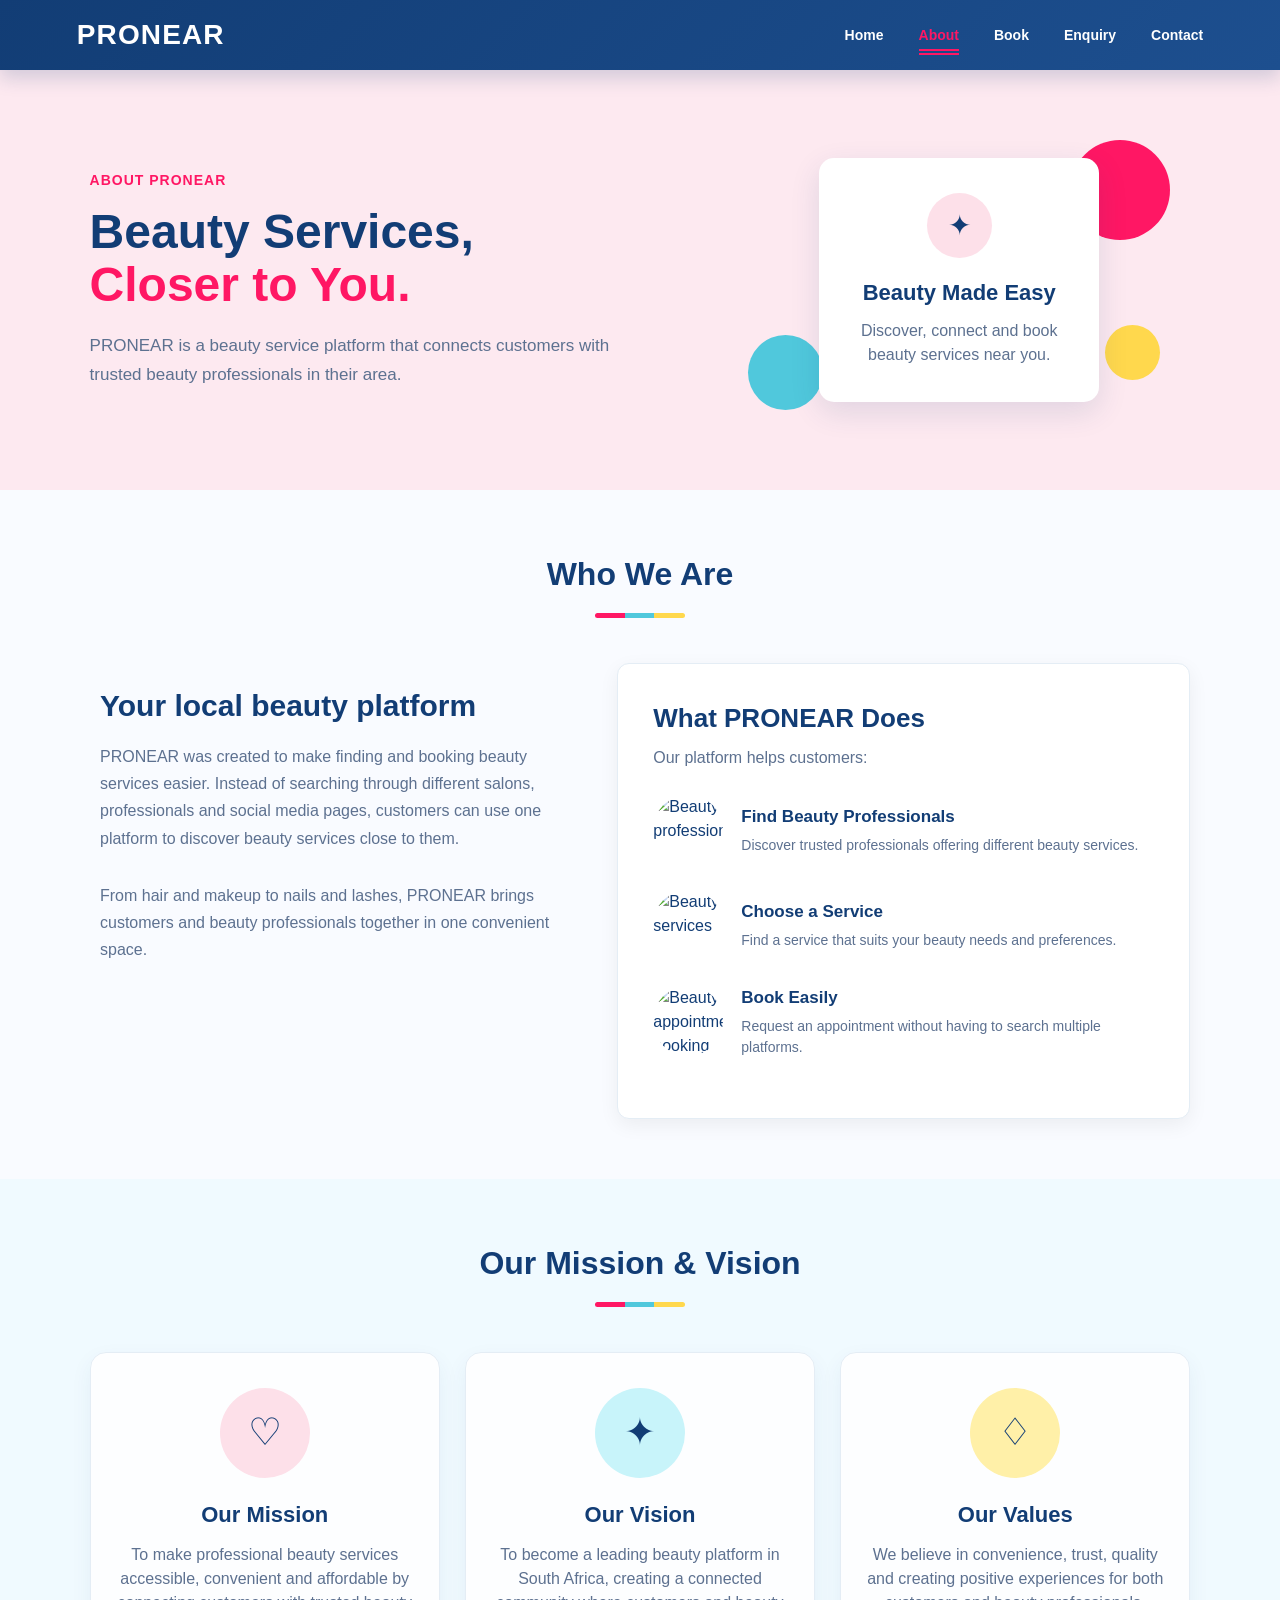
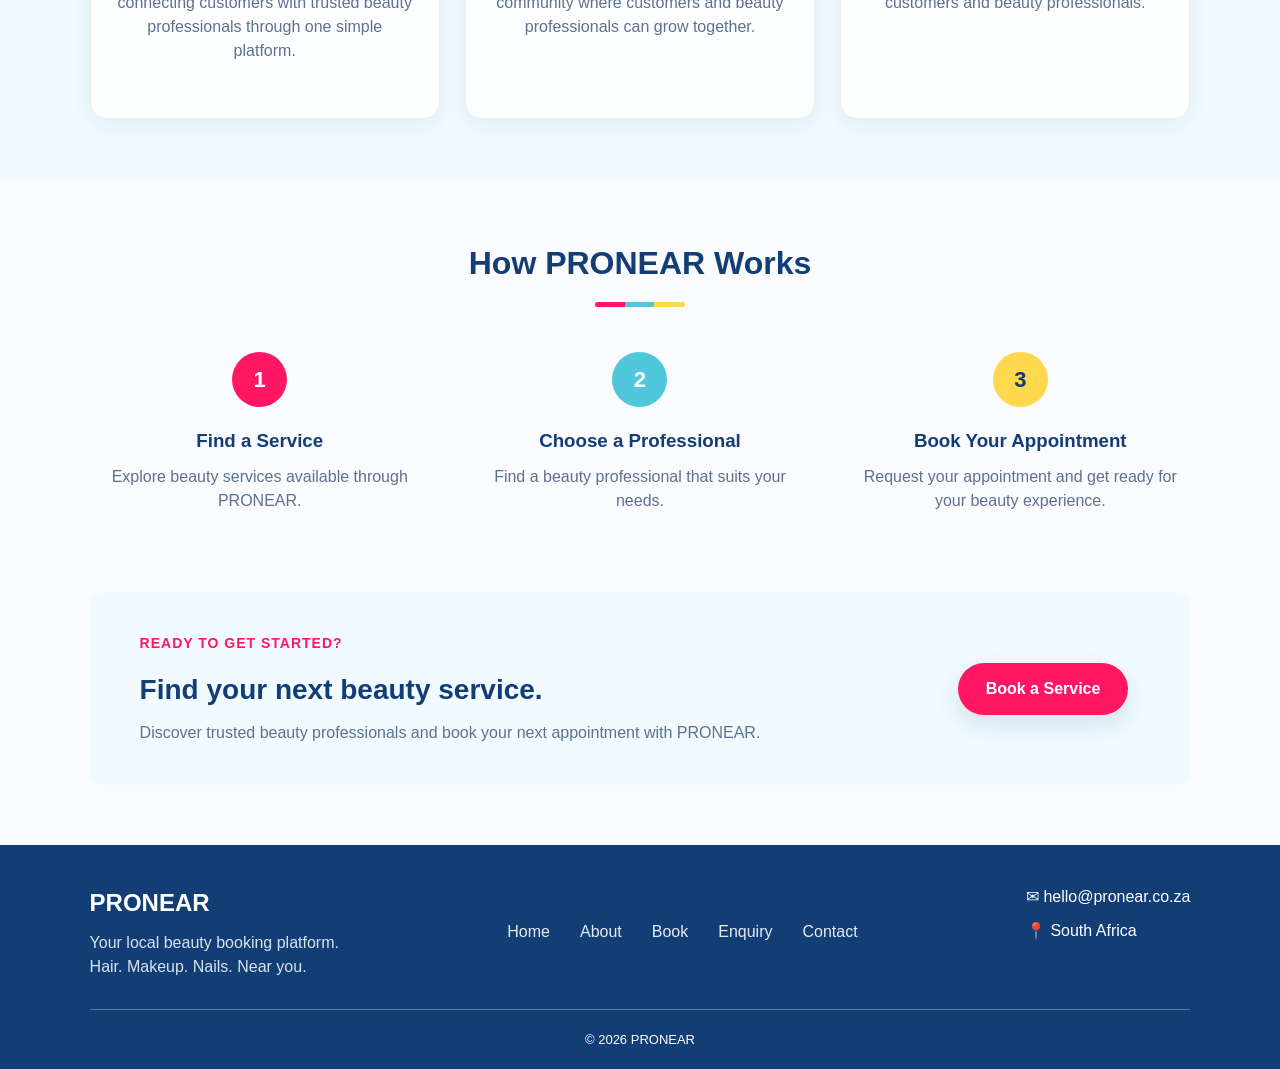
==== about.html @ 2d7df902 "Website update for Part 3 repository" ====
<!DOCTYPE html>
<html lang="en">

<head>

    <meta charset="UTF-8">

    <meta name="viewport" content="width=device-width, initial-scale=1.0">

    <title>About PRONEAR | Your Local Beauty Booking Platform</title>
    <meta name="description" content="Learn more about PRONEAR, a trusted local beauty booking platform connecting clients with skilled hair stylists, makeup artists and nail technicians near them. We make it simple to discover beauty services, support local professionals, and book reliable salon, makeup and nail appointments with confidence.">
    <meta name="keywords" content="about PRONEAR, beauty booking platform, local beauty professionals, hair services, makeup services, nail services, beauty treatments, salon near me, hair salon, makeup artist, nail technician, beauty appointment, beauty service booking, beauty professionals near me, trusted beauty specialists, PRONEAR">

    <link rel="stylesheet" href="css/style.css">

</head>

<body>


    <!-- NAVIGATION -->

    <nav class="site-nav" aria-label="Main navigation">

        <div class="logo">
            PRONEAR
        </div>

        <button class="nav-toggle" type="button" aria-expanded="false" aria-controls="nav-menu" aria-label="Open navigation menu">
            <span></span>
            <span></span>
            <span></span>
        </button>

        <ul id="nav-menu" class="nav-menu">

            <li>
                <a href="index.html">Home</a>
            </li>

            <li>
                <a href="about.html" class="active">About</a>
            </li>

            <li>
                <a href="book.html">Book</a>
            </li>

            <li>
                <a href="enquiry.html">Enquiry</a>
            </li>

            <li>
                <a href="contact.html">Contact</a>
            </li>

        </ul>

    </nav>


    <main>

        <!-- About page introduction: introduces the brand and its purpose. -->

        <section class="contact-hero">

            <div class="contact-hero-text">

                <p class="contact-eyebrow">
                    ABOUT PRONEAR
                </p>

                <h1>
                    Beauty Services,
                    <span>Closer to You.</span>
                </h1>

                <p>
                    PRONEAR is a beauty service platform that connects
                    customers with trusted beauty professionals in
                    their area.
                </p>

            </div>


            <div class="contact-hero-box">

                <div class="hero-circle pink-circle"></div>

                <div class="hero-circle blue-circle"></div>

                <div class="hero-circle yellow-circle"></div>


                <div class="contact-message-box">

                    <div class="message-icon">
                        ✦
                    </div>

                    <h3>
                        Beauty Made Easy
                    </h3>

                    <p>
                        Discover, connect and book
                        beauty services near you.
                    </p>

                </div>

            </div>

        </section>


        <!-- Company overview: explains who PRONEAR is and what it offers customers. -->
        <section>

            <h2 class="section-title">
                Who We Are
            </h2>


            <div class="contact-grid">


                <div class="contact-details">

                    <h2>
                        Your local beauty platform
                    </h2>

                    <p class="contact-description">
                        PRONEAR was created to make finding and booking
                        beauty services easier. Instead of searching
                        through different salons, professionals and
                        social media pages, customers can use one platform
                        to discover beauty services close to them.
                    </p>

                    <p class="contact-description">
                        From hair and makeup to nails and lashes,
                        PRONEAR brings customers and beauty professionals
                        together in one convenient space.
                    </p>

                </div>


                <!-- WHAT PRONEAR DOES -->

                <div class="contact-form">

                    <h2>
                        What PRONEAR Does
                    </h2>

                    <p>
                        Our platform helps customers:
                    </p>


                    <!-- FIND BEAUTY PROFESSIONALS -->

                    <div class="about-feature">

                        <div class="about-feature-image">

                            <img
                                src="images/booknowimage.png"
                                alt="Beauty professional"
                            >

                        </div>

                        <div class="about-feature-text">

                            <h3>
                                Find Beauty Professionals
                            </h3>

                            <p>
                                Discover trusted professionals
                                offering different beauty services.
                            </p>

                        </div>

                    </div>


                    <!-- CHOOSE A SERVICE -->

                    <div class="about-feature">

                        <div class="about-feature-image">

                            <img
                                src="images/makeupimage.png"
                                alt="Beauty services"
                            >

                        </div>

                        <div class="about-feature-text">

                            <h3>
                                Choose a Service
                            </h3>

                            <p>
                                Find a service that suits your
                                beauty needs and preferences.
                            </p>

                        </div>

                    </div>


                    <!-- BOOK EASILY -->

                    <div class="about-feature">

                        <div class="about-feature-image">

                            <img
                                src="images/hairimage.png"
                                alt="Beauty appointment booking"
                            >

                        </div>

                        <div class="about-feature-text">

                            <h3>
                                Book Easily
                            </h3>

                            <p>
                                Request an appointment without
                                having to search multiple platforms.
                            </p>

                        </div>

                    </div>

                </div>

            </div>

        </section>


        <!-- MISSION AND VISION -->

        <section class="how-it-works">

            <h2 class="section-title">
                Our Mission & Vision
            </h2>


            <div class="services">


                <!-- MISSION -->

                <div class="service-card">

                    <div class="service-icon hair">
                        ♡
                    </div>

                    <h3>
                        Our Mission
                    </h3>

                    <p>
                        To make professional beauty services
                        accessible, convenient and affordable by
                        connecting customers with trusted beauty
                        professionals through one simple platform.
                    </p>

                </div>


                <!-- VISION -->

                <div class="service-card">

                    <div class="service-icon makeup">
                        ✦
                    </div>

                    <h3>
                        Our Vision
                    </h3>

                    <p>
                        To become a leading beauty platform in
                        South Africa, creating a connected community
                        where customers and beauty professionals
                        can grow together.
                    </p>

                </div>


                <!-- VALUES -->

                <div class="service-card">

                    <div class="service-icon nails">
                        ♢
                    </div>

                    <h3>
                        Our Values
                    </h3>

                    <p>
                        We believe in convenience, trust, quality
                        and creating positive experiences for both
                        customers and beauty professionals.
                    </p>

                </div>

            </div>

        </section>


        <!-- HOW IT WORKS -->

        <section>

            <h2 class="section-title">
                How PRONEAR Works
            </h2>


            <div class="steps">


                <div class="step">

                    <div class="step-number">
                        1
                    </div>

                    <h3>
                        Find a Service
                    </h3>

                    <p>
                        Explore beauty services available
                        through PRONEAR.
                    </p>

                </div>


                <div class="step">

                    <div class="step-number">
                        2
                    </div>

                    <h3>
                        Choose a Professional
                    </h3>

                    <p>
                        Find a beauty professional that
                        suits your needs.
                    </p>

                </div>


                <div class="step">

                    <div class="step-number">
                        3
                    </div>

                    <h3>
                        Book Your Appointment
                    </h3>

                    <p>
                        Request your appointment and get
                        ready for your beauty experience.
                    </p>

                </div>


            </div>

        </section>


        <!-- CALL TO ACTION -->

        <section class="contact-cta">

            <div>

                <p class="contact-eyebrow">
                    READY TO GET STARTED?
                </p>

                <h2>
                    Find your next beauty service.
                </h2>

                <p>
                    Discover trusted beauty professionals
                    and book your next appointment with PRONEAR.
                </p>

            </div>


            <a
                href="book.html"
                class="button primary-btn"
            >
                Book a Service
            </a>

        </section>


    </main>


    <!-- FOOTER -->

    <footer>

        <div class="footer-content">


            <div class="footer-logo">

                <h2>
                    PRONEAR
                </h2>

                <p>
                    Your local beauty booking platform.<br>
                    Hair. Makeup. Nails. Near you.
                </p>

            </div>


            <div class="footer-links">

                <a href="index.html">
                    Home
                </a>

                <a href="about.html">
                    About
                </a>

                <a href="book.html">
                    Book
                </a>

                <a href="enquiry.html">
                    Enquiry
                </a>

                <a href="contact.html">
                    Contact
                </a>

            </div>


            <div class="footer-contact">

                <p>
                    ✉ hello@pronear.co.za
                </p>

                <p>
                    📍 South Africa
                </p>

            </div>

        </div>


        <div class="copyright">

            © 2026 PRONEAR

        </div>

    </footer>

    <script src="js/script.js"></script>

</body>

</html>
---- css/style.css ----
/* ================= GLOBAL RESET & BASE STYLES ================= */
/* These rules create a consistent visual baseline across all pages,
   making spacing, typography, and links behave the same in every browser. */

* {
    margin: 0;
    padding: 0;
    box-sizing: border-box;
}

body {
    font-family: Arial, sans-serif;
    color: #123d75;
    background-color: #f9fbff;
    line-height: 1.5;
}

html {
    scroll-behavior: smooth;
}

a {
    color: inherit;
}

img {
    display: block;
    max-width: 100%;
}

button,
input,
select,
textarea,
a {
    transition: all 0.25s ease;
}

:focus-visible {
    outline: 3px solid rgba(255, 23, 100, 0.45);
    outline-offset: 3px;
}


/* ================= STICKY HEADER & NAVIGATION ================= */
/* The header stays pinned at the top while scrolling and uses a
   strong background contrast so links remain easy to read. */

nav {
    position: sticky;
    top: 0;
    z-index: 1000;
    height: 70px;
    background: linear-gradient(135deg, #123d75, #1d4f8f);
    box-shadow: 0 8px 18px rgba(18, 61, 117, 0.18);

    display: flex;
    align-items: center;
    justify-content: space-between;

    padding: 0 6%;
}

.logo {
    color: white;
    font-size: 28px;
    font-weight: bold;
    letter-spacing: 0.04em;
}

.nav-menu {
    display: flex;
    list-style: none;
    gap: 35px;
    align-items: center;
}

nav ul li a {
    color: white;
    text-decoration: none;
    font-size: 14px;
    font-weight: bold;
    padding: 6px 0;
    border-bottom: 2px solid transparent;
    position: relative;
}

nav ul li a::after {
    content: "";
    position: absolute;
    left: 0;
    bottom: -6px;
    width: 100%;
    height: 2px;
    background-color: #ff1764;
    transform: scaleX(0);
    transform-origin: center;
    transition: transform 0.25s ease;
}

nav ul li a.active,
nav ul li a:hover,
nav ul li a:focus-visible {
    color: #ff1764;
    border-color: #ff1764;
}

nav ul li a:hover::after,
nav ul li a:focus-visible::after,
nav ul li a.active::after {
    transform: scaleX(1);
}

nav ul li a:active {
    color: #ffd84d;
    transform: translateY(1px);
}

.nav-toggle {
    display: none;
    width: 48px;
    height: 48px;
    border: 1px solid rgba(255, 255, 255, 0.35);
    border-radius: 8px;
    background: transparent;
    cursor: pointer;
    padding: 10px 12px;
    align-items: center;
    justify-content: center;
    flex-direction: column;
    gap: 5px;
}

.nav-toggle span {
    display: block;
    width: 100%;
    height: 3px;
    border-radius: 10px;
    background-color: white;
}


/* ================= HOMEPAGE HERO SECTION ================= */
/* The hero is the first visual message on the landing page, so it uses
   a warm accent background and large, high-contrast text to draw attention. */

.hero {
    background-color: #fde9f0;

    min-height: 430px;

    display: flex;
    align-items: center;
    justify-content: space-between;

    padding: 50px 7%;
}

.hero-text {
    width: 50%;
}

.hero-text h1 {
    font-size: 46px;
    line-height: 1.1;

    margin-bottom: 20px;

    color: #123d75;
}

.hero-text h1 span {
    display: block;
    color: #ff1764;
}

.hero-text p {
    font-size: 17px;
    line-height: 1.6;

    color: #294c78;

    max-width: 520px;

    margin-bottom: 30px;
}


/* ================= REUSABLE BUTTON STYLES ================= */
/* These button classes keep calls to action consistent across the site,
   while allowing primary and secondary variants for different emphasis levels. */

.button {
    display: inline-block;

    padding: 14px 28px;

    border-radius: 30px;

    text-decoration: none;

    font-weight: bold;

    margin-right: 12px;
    box-shadow: 0 10px 24px rgba(18, 61, 117, 0.12);
}

.primary-btn {
    background-color: #ff1764;
    color: white;
}

.secondary-btn {
    border: 2px solid #123d75;

    color: #123d75;

    background-color: white;
}

.primary-btn:hover,
.primary-btn:focus-visible,
.secondary-btn:hover,
.secondary-btn:focus-visible,
.small-btn:hover,
.small-btn:focus-visible,
.view-btn:hover,
.view-btn:focus-visible {
    transform: translateY(-2px);
    box-shadow: 0 14px 26px rgba(18, 61, 117, 0.14);
}

.primary-btn:hover,
.primary-btn:focus-visible {
    background-color: #d91455;
}

.secondary-btn:hover,
.secondary-btn:focus-visible {
    background-color: #123d75;
    color: white;
}

.primary-btn:active,
.secondary-btn:active,
.small-btn:active,
.view-btn:active,
.contact-submit:active {
    transform: translateY(1px) scale(0.99);
}


/* ================= HERO IMAGE ================= */

.hero-image {
    width: 42%;
    height: 320px;

    display: flex;
    align-items: center;
    justify-content: center;
}

.hero-image img {
    max-width: 100%;
    max-height: 320px;

    object-fit: contain;
}


/* ================= CONTENT SECTIONS ================= */
/* Shared section spacing keeps the page layout balanced and gives each
   content block enough room to breathe without looking crowded. */

section {
    padding: 60px 7%;
}

.section-title {
    text-align: center;

    font-size: 32px;

    margin-bottom: 45px;

    color: #123d75;
}

.underline {
    display: flex;
    justify-content: center;
    margin: -12px auto 35px;
    gap: 8px;
}

.underline span {
    display: block;
    width: 52px;
    height: 5px;
    border-radius: 999px;
}

.underline .pink,
.pink {
    background-color: #ff1764;
}

.underline .blue,
.blue {
    background-color: #50c8dc;
}

.underline .yellow,
.yellow {
    background-color: #ffd84d;
}

.section-title::after {
    content: "";

    display: block;

    width: 90px;
    height: 5px;

    margin: 15px auto 0;

    background: linear-gradient(
        to right,
        #ff1764 33%,
        #50c8dc 33%,
        #50c8dc 66%,
        #ffd84d 66%
    );

    border-radius: 10px;
}


/* ================= SERVICE CARDS ================= */
/* These cards present the main beauty offerings in a clean, equal grid.
   The hover state adds subtle motion so users can tell each card is interactive. */

.services {
    display: grid;

    grid-template-columns: repeat(3, 1fr);

    gap: 25px;
}

.service-card {
    border: 1px solid #e4edf5;

    border-radius: 16px;

    padding: 35px 25px;

    text-align: center;

    box-shadow: 0 8px 22px rgba(18, 61, 117, 0.06);
    background: rgba(255, 255, 255, 0.9);
    transition: transform 0.25s ease, box-shadow 0.25s ease, border-color 0.25s ease;
}

.service-card:hover,
.pro-card:hover {
    transform: translateY(-4px);
    box-shadow: 0 16px 28px rgba(18, 61, 117, 0.12);
    border-color: rgba(255, 23, 100, 0.18);
}

.service-card.active,
.pro-card.active {
    border-color: rgba(255, 23, 100, 0.4);
    box-shadow: 0 16px 30px rgba(255, 23, 100, 0.12);
    transform: translateY(-3px);
}

.service-icon {
    width: 90px;
    height: 90px;

    border-radius: 50%;

    margin: 0 auto 20px;

    display: flex;
    align-items: center;
    justify-content: center;

    font-size: 38px;
}

.hair {
    background-color: #fde0e9;
}

.makeup {
    background-color: #c8f4fa;
}

.nails {
    background-color: #fff0a8;
}

.service-card h3 {
    font-size: 22px;

    margin-bottom: 12px;
}

.service-card p {
    color: #5d7190;

    line-height: 1.5;

    margin-bottom: 20px;
}

.small-btn {
    display: inline-block;

    background-color: #ff1764;

    color: white;

    padding: 11px 28px;

    border-radius: 25px;

    text-decoration: none;

    font-weight: bold;
    box-shadow: 0 10px 18px rgba(255, 23, 100, 0.18);
}

.small-btn:hover,
.small-btn:focus-visible {
    background-color: #d91455;
}


/* ================= PROCESS / HOW IT WORKS ================= */
/* This section explains the user journey in three simple steps and uses
   a soft blue background to separate it from the service cards above. */

.how-it-works {
    background-color: #f0faff;
}

.steps {
    display: grid;

    grid-template-columns: repeat(3, 1fr);

    gap: 40px;

    text-align: center;
}

.step-number {
    width: 55px;
    height: 55px;

    border-radius: 50%;

    margin: 0 auto 20px;

    display: flex;
    align-items: center;
    justify-content: center;

    color: white;

    font-size: 22px;

    font-weight: bold;

    background-color: #ff1764;
}

.step:nth-child(2) .step-number {
    background-color: #50c8dc;
}

.step:nth-child(3) .step-number {
    background-color: #ffd84d;

    color: #123d75;
}

.step h3 {
    margin-bottom: 10px;
}

.step p {
    color: #5d7190;

    line-height: 1.5;
}


/* ================= PROFESSIONAL PROFILE LIST ================= */
/* The professional cards display local beauty specialists in a consistent
   format so visitors can compare location, pricing, and ratings quickly. */

.professionals {
    display: grid;

    grid-template-columns: repeat(3, 1fr);

    gap: 25px;
}

.pro-card {
    border: 1px solid #e3ebf3;

    border-radius: 16px;

    padding: 20px;

    box-shadow: 0 8px 22px rgba(18, 61, 117, 0.06);
    background-color: white;
    transition: transform 0.25s ease, box-shadow 0.25s ease, border-color 0.25s ease;
}

.pro-info {
    display: flex;

    align-items: center;

    gap: 18px;

    margin-bottom: 20px;
}

.pro-image {
    width: 85px;
    height: 85px;

    border-radius: 50%;

    overflow: hidden;

    flex-shrink: 0;
}

.pro-image img {
    width: 100%;
    height: 100%;

    object-fit: cover;
}

.pro-details h3 {
    margin-bottom: 5px;
}

.pro-details p {
    color: #6a7d97;

    font-size: 14px;

    margin-bottom: 7px;
}

.view-btn {
    display: block;

    text-align: center;

    background-color: #ff1764;

    color: white;

    padding: 12px;

    border-radius: 10px;

    text-decoration: none;

    font-weight: bold;
    box-shadow: 0 10px 18px rgba(255, 23, 100, 0.15);
}

.view-btn:hover,
.view-btn:focus-visible {
    background-color: #d91455;
}

.form-status {
    margin-top: 16px;
    padding: 12px 14px;
    border-radius: 10px;
    font-size: 14px;
    line-height: 1.5;
    display: none;
}

.form-status.success {
    display: block;
    background-color: rgba(34, 197, 94, 0.12);
    border: 1px solid rgba(34, 197, 94, 0.28);
    color: #0f5132;
}

.form-status.error {
    display: block;
    background-color: rgba(220, 53, 69, 0.10);
    border: 1px solid rgba(220, 53, 69, 0.25);
    color: #842029;
}

.booking-form input.invalid,
.booking-form select.invalid,
.booking-form textarea.invalid {
    border-color: #d93025;
    box-shadow: 0 0 0 2px rgba(217, 48, 37, 0.08);
}

.profile-modal {
    position: fixed;
    inset: 0;
    background: rgba(18, 61, 117, 0.38);
    display: none;
    align-items: center;
    justify-content: center;
    padding: 20px;
    z-index: 2000;
}

.profile-modal.is-visible {
    display: flex;
}

.profile-dialog {
    position: relative;
    width: min(100%, 460px);
    background: #fff;
    border-radius: 20px;
    box-shadow: 0 30px 60px rgba(18, 61, 117, 0.2);
    padding: 28px 24px 24px;
}

.close-profile-modal {
    position: absolute;
    top: 16px;
    right: 16px;
    border: none;
    background: #f3f6fb;
    color: #123d75;
    width: 34px;
    height: 34px;
    border-radius: 50%;
    font-size: 24px;
    cursor: pointer;
}

.profile-header {
    margin-bottom: 16px;
}

.profile-badge {
    display: inline-block;
    background: #fde9f0;
    color: #ff1764;
    padding: 6px 10px;
    border-radius: 999px;
    font-size: 12px;
    font-weight: bold;
    margin-bottom: 12px;
}

.profile-header h3 {
    color: #123d75;
    font-size: 28px;
    margin-bottom: 6px;
}

.profile-details {
    list-style: none;
    margin: 0 0 16px;
    padding: 0;
    color: #5d7190;
    line-height: 1.8;
}

.profile-dialog p {
    color: #5d7190;
    line-height: 1.6;
    margin-bottom: 18px;
}


/* ================= SITE FOOTER ================= */
/* The footer holds quick navigation and contact information, giving users
   a simple way to move between pages or reach the business after browsing. */

footer {
    background-color: #123d75;

    color: white;

    padding: 40px 7% 20px;
}

.footer-content {
    display: flex;

    justify-content: space-between;

    gap: 40px;
}

.footer-logo h2 {
    margin-bottom: 10px;
}

.footer-logo p {
    color: #d8e3f1;

    line-height: 1.5;
}

.footer-links {
    display: flex;

    gap: 30px;

    align-items: center;
}

.footer-links a {
    color: white;

    text-decoration: none;
    opacity: 0.9;
}

.footer-links a:hover,
.footer-links a:focus-visible {
    color: #ff1764;
    opacity: 1;
}

.footer-contact p {
    margin-bottom: 10px;
}

.copyright {
    border-top: 1px solid rgba(255, 255, 255, 0.3);

    margin-top: 30px;

    padding-top: 20px;

    text-align: center;

    font-size: 13px;
}


/* ================= RESPONSIVE ================= */

@media (max-width: 900px) {

    .hero {
        flex-direction: column;

        text-align: center;
    }

    .hero-text {
        width: 100%;
    }

    .hero-text p {
        margin-left: auto;
        margin-right: auto;
    }

    .hero-image {
        width: 70%;

        margin-top: 30px;
    }

    .services,
    .steps,
    .professionals {
        grid-template-columns: 1fr;
    }

    .footer-content {
        flex-direction: column;
    }

    .footer-links {
        flex-wrap: wrap;
    }
}

@media (max-width: 760px) {
    nav {
        height: auto;
        min-height: 70px;
        padding: 15px 6%;
        align-items: flex-start;
        flex-wrap: wrap;
    }

    .nav-toggle {
        display: flex;
    }

    .nav-menu {
        display: none;
        flex-direction: column;
        width: 100%;
        align-items: flex-start;
        gap: 12px;
        padding-top: 12px;
        border-top: 1px solid rgba(255, 255, 255, 0.22);
    }

    nav.nav-open .nav-menu {
        display: flex;
    }

    nav ul li a {
        display: block;
        width: 100%;
        font-size: 15px;
        padding: 8px 0;
    }

    .hero {
        padding: 38px 20px 48px;
    }

    .hero-text h1 {
        font-size: 2.4rem;
    }

    .hero-text p {
        font-size: 1rem;
    }

    .button {
        display: block;
        width: 100%;
        margin: 0 0 12px;
        text-align: center;
    }

    .section-title {
        font-size: clamp(2rem, 7vw, 2.5rem);
        margin-bottom: 28px;
    }

    section {
        padding: 45px 20px;
    }

    .service-card,
    .pro-card,
    .booking-form,
    .booking-info,
    .contact-form {
        padding: 22px 18px;
    }

    .pro-info,
    .contact-detail,
    .about-feature {
        flex-direction: column;
        align-items: flex-start;
    }

    .contact-hero {
        padding: 40px 20px;
        gap: 28px;
    }

    .contact-hero-text h1 {
        font-size: 2.5rem;
    }

    .contact-form-row {
        grid-template-columns: 1fr;
    }

    .contact-cta {
        padding: 30px 20px;
        margin: 20px 20px 45px;
    }

    .booking-container {
        padding: 0 20px;
    }
}

@media (max-width: 480px) {
    .logo {
        font-size: 1.5rem;
    }

    .hero-text h1 {
        font-size: 2.05rem;
    }

    .contact-hero-text h1,
    .book-header h1 {
        font-size: 2.2rem;
    }

    .contact-message-box {
        width: 100%;
        max-width: 250px;
        padding: 24px 18px;
    }

    .footer-links {
        gap: 12px 22px;
    }
}
/* ================= BOOK PAGE ================= */

.book-header {
    background-color: #fde9f0;
    text-align: center;
    padding: 70px 7%;
}

.book-header h1 {
    font-size: 42px;
    margin-bottom: 18px;
    color: #123d75;
}

.book-header p {
    max-width: 650px;
    margin: auto;
    color: #5d7190;
    line-height: 1.6;
}

.book-header .small-heading {
    color: #ff1764;
    font-weight: bold;
    font-size: 14px;
    margin-bottom: 12px;
}

.book-services {
    background-color: white;
}

.services-toolbar {
    display: flex;
    align-items: end;
    justify-content: space-between;
    gap: 20px;
    max-width: 980px;
    margin: 0 auto 24px;
}

.search-panel,
.filter-panel {
    flex: 1;
}

.search-label,
.filter-label {
    display: block;
    margin-bottom: 8px;
    color: #123d75;
    font-size: 14px;
    font-weight: 700;
}

#service-search,
#service-filter {
    width: 100%;
    padding: 13px 15px;
    border: 1px solid #dce6ef;
    border-radius: 10px;
    background: #fff;
    color: #123d75;
    font-size: 14px;
    font-family: Arial, sans-serif;
}

#service-search:focus,
#service-filter:focus {
    outline: none;
    border-color: #ff1764;
    box-shadow: 0 0 0 3px rgba(255, 23, 100, 0.12);
}

.service-results {
    max-width: 980px;
    margin: 0 auto 18px;
    color: #5d7190;
    font-size: 14px;
    font-weight: 700;
}

.book-services .services {
    grid-template-columns: repeat(3, 1fr);
}

.book-services .service-card {
    display: flex;
    flex-direction: column;
    align-items: center;
}

.book-services .service-card p {
    margin-bottom: 15px;
}

.book-services .small-btn {
    margin-top: auto;
}

.service-empty {
    grid-column: 1 / -1;
    text-align: center;
    padding: 36px 24px;
    border: 1px dashed rgba(18, 61, 117, 0.25);
    border-radius: 16px;
    background: #f9fbff;
    color: #5d7190;
}

.service-empty h3 {
    margin-bottom: 10px;
    color: #123d75;
}

.gallery-section {
    background: linear-gradient(180deg, #fffafc 0%, #f3fbff 100%);
    padding: 70px 7% 30px;
}

.section-heading {
    text-align: center;
    margin-bottom: 30px;
}

.gallery-grid {
    display: grid;
    grid-template-columns: repeat(3, minmax(0, 1fr));
    gap: 22px;
    max-width: 1200px;
    margin: 0 auto;
}

.gallery-item {
    position: relative;
    border: none;
    border-radius: 18px;
    overflow: hidden;
    cursor: pointer;
    padding: 0;
    background: #fff;
    box-shadow: 0 12px 30px rgba(18, 61, 117, 0.09);
    transition: transform 0.25s ease, box-shadow 0.25s ease;
}

.gallery-item:hover,
.gallery-item:focus-visible {
    transform: translateY(-4px);
    box-shadow: 0 15px 35px rgba(18, 61, 117, 0.15);
}

.gallery-item:focus-visible {
    outline: 3px solid #ff1764;
    outline-offset: 2px;
}

.gallery-item img {
    display: block;
    width: 100%;
    height: 260px;
    object-fit: cover;
    transition: transform 0.35s ease;
}

.gallery-item:hover img,
.gallery-item:focus-visible img {
    transform: scale(1.05);
}

.gallery-overlay {
    position: absolute;
    left: 0;
    right: 0;
    bottom: 0;
    padding: 16px;
    background: linear-gradient(180deg, transparent, rgba(18, 61, 117, 0.9));
    color: #fff;
    text-align: center;
    font-weight: 700;
    letter-spacing: 0.08em;
    text-transform: uppercase;
    font-size: 12px;
}

.gallery-lightbox {
    position: fixed;
    inset: 0;
    background: rgba(10, 18, 29, 0.8);
    display: flex;
    align-items: center;
    justify-content: center;
    padding: 24px;
    opacity: 0;
    visibility: hidden;
    transition: opacity 0.25s ease, visibility 0.25s ease;
    z-index: 1200;
}

.gallery-lightbox.is-visible {
    opacity: 1;
    visibility: visible;
}

.gallery-lightbox-panel {
    position: relative;
    width: min(90vw, 900px);
    background: #fff;
    border-radius: 20px;
    overflow: hidden;
    box-shadow: 0 22px 60px rgba(0, 0, 0, 0.22);
}

.gallery-lightbox-panel img {
    width: 100%;
    max-height: 70vh;
    object-fit: cover;
    display: block;
    background: #f2f5f9;
}

.gallery-lightbox-body {
    padding: 24px 28px 28px;
}

.gallery-lightbox-meta {
    display: flex;
    justify-content: space-between;
    align-items: center;
    gap: 10px;
    margin-bottom: 10px;
}

.gallery-lightbox-kicker {
    margin: 0;
    color: #ff1764;
    text-transform: uppercase;
    letter-spacing: 0.08em;
    font-size: 11px;
    font-weight: 700;
}

.gallery-lightbox-body h3 {
    margin: 0;
    color: #123d75;
    font-size: clamp(1.4rem, 2vw, 2rem);
}

.gallery-lightbox-body p {
    color: #5d7190;
    line-height: 1.6;
    margin: 0;
}

.gallery-lightbox-controls {
    display: flex;
    justify-content: space-between;
    gap: 12px;
    margin-top: 22px;
}

.gallery-lightbox-nav,
.close-gallery-lightbox {
    border: none;
    border-radius: 999px;
    cursor: pointer;
    transition: transform 0.2s ease, background 0.2s ease;
}

.gallery-lightbox-nav {
    background: #123d75;
    color: #fff;
    padding: 10px 18px;
    font-weight: 700;
}

.gallery-lightbox-nav:hover,
.close-gallery-lightbox:hover {
    transform: translateY(-1px);
}

.close-gallery-lightbox {
    position: absolute;
    top: 14px;
    right: 14px;
    width: 42px;
    height: 42px;
    background: rgba(255, 255, 255, 0.95);
    color: #123d75;
    font-size: 2rem;
    line-height: 1;
    z-index: 2;
}

/* BOOKING SECTION */

.booking-section {
    background-color: #f0faff;
}

.booking-container {
    max-width: 1000px;
    margin: auto;

    display: grid;
    grid-template-columns: 0.8fr 1.2fr;

    gap: 40px;
}


/* BOOKING INFORMATION */

.booking-info {
    background-color: white;

    border: 1px solid #e4edf5;

    border-radius: 10px;

    padding: 35px;

    box-shadow: 0 4px 15px rgba(0, 0, 0, 0.05);

    height: fit-content;
}

.booking-info h3 {
    color: #123d75;
    font-size: 24px;
    margin-bottom: 20px;
}

.booking-info p {
    color: #5d7190;
    line-height: 1.6;
    margin-bottom: 18px;
}


/* BOOKING FORM */

.booking-form {
    background-color: white;

    border: 1px solid #e4edf5;

    border-radius: 10px;

    padding: 35px;

    box-shadow: 0 4px 15px rgba(0, 0, 0, 0.05);

    display: flex;
    flex-direction: column;
}

.booking-form label {
    color: #123d75;

    font-weight: bold;

    font-size: 14px;

    margin-bottom: 8px;
}

.booking-form input,
.booking-form select,
.booking-form textarea {

    width: 100%;

    padding: 13px 15px;

    margin-bottom: 20px;

    border: 1px solid #dce6ef;

    border-radius: 7px;

    font-family: Arial, sans-serif;

    font-size: 14px;

    color: #123d75;

    background-color: white;
}

.booking-form input:focus,
.booking-form select:focus,
.booking-form textarea:focus {

    outline: none;

    border-color: #ff1764;
}

.booking-form textarea {
    resize: vertical;
}

.booking-form button {
    border: none;

    cursor: pointer;

    font-family: Arial, sans-serif;

    font-size: 15px;

    margin-top: 5px;
}


/* HELP SECTION */

.book-help {
    text-align: center;

    background-color: #fde9f0;

    padding: 60px 7%;
}

.book-help h2 {
    color: #123d75;

    font-size: 30px;

    margin-bottom: 12px;
}

.book-help p {
    color: #5d7190;

    line-height: 1.6;

    margin-bottom: 25px;
}


/* RESPONSIVE */

@media (max-width: 900px) {

    .book-services .services {
        grid-template-columns: 1fr;
    }

    .gallery-grid {
        grid-template-columns: repeat(2, minmax(0, 1fr));
    }

    .booking-container {
        grid-template-columns: 1fr;
    }

}

@media (max-width: 620px) {
    .services-toolbar {
        flex-direction: column;
        align-items: stretch;
    }

    .gallery-grid {
        grid-template-columns: 1fr;
    }

    .gallery-item img {
        height: 220px;
    }

    .gallery-lightbox-body {
        padding: 18px 18px 22px;
    }

    .gallery-lightbox-controls {
        flex-direction: column;
    }

    .gallery-lightbox-nav {
        width: 100%;
    }
}
/* ================= CONTACT PAGE ================= */

.contact-hero {
    min-height: 420px;
    background-color: #fde9f0;
    padding: 60px 7%;

    display: flex;
    align-items: center;
    justify-content: space-between;

    gap: 60px;
}

.contact-hero-text {
    width: 50%;
}

.contact-eyebrow {
    color: #ff1764;
    font-size: 14px;
    font-weight: bold;
    letter-spacing: 1px;
    margin-bottom: 15px;
}

.contact-hero-text h1 {
    color: #123d75;
    font-size: 48px;
    line-height: 1.1;
    margin-bottom: 20px;
}

.contact-hero-text h1 span {
    display: block;
    color: #ff1764;
}

.contact-hero-text > p:last-child {
    color: #5d7190;
    font-size: 17px;
    line-height: 1.7;
    max-width: 520px;
}


/* HERO RIGHT SIDE */

.contact-hero-box {
    width: 42%;
    height: 300px;

    position: relative;

    display: flex;
    align-items: center;
    justify-content: center;
}

.contact-message-box {
    width: 280px;
    padding: 35px;

    background-color: white;

    border-radius: 15px;

    text-align: center;

    box-shadow: 0 10px 30px rgba(18, 61, 117, 0.12);

    position: relative;
    z-index: 2;
}

.message-icon {
    width: 65px;
    height: 65px;

    margin: 0 auto 18px;

    border-radius: 50%;

    background-color: #fde0e9;

    display: flex;
    align-items: center;
    justify-content: center;

    font-size: 28px;
    color: #123d75;
    text-decoration: none;
    transition: transform 0.25s ease, background-color 0.25s ease;
}

.message-icon:hover,
.message-icon:focus-visible {
    background-color: #ff1764;
    color: white;
    transform: translateY(-2px);
}

.contact-message-box h3 {
    color: #123d75;
    font-size: 22px;
    margin-bottom: 10px;
}

.contact-message-box p {
    color: #5d7190;
    line-height: 1.5;
}


/* DECORATIVE CIRCLES */

.hero-circle {
    position: absolute;
    border-radius: 50%;
}

.pink-circle {
    width: 100px;
    height: 100px;

    background-color: #ff1764;

    top: 10px;
    right: 20px;
}

.blue-circle {
    width: 75px;
    height: 75px;

    background-color: #50c8dc;

    bottom: 20px;
    left: 20px;
}

.yellow-circle {
    width: 55px;
    height: 55px;

    background-color: #ffd84d;

    bottom: 50px;
    right: 30px;
}


/* MAIN CONTACT AREA */

.contact-main {
    background-color: white;
}

.contact-grid {
    max-width: 1100px;
    margin: 0 auto;

    display: grid;

    grid-template-columns: 1fr 1.2fr;

    gap: 50px;

    align-items: start;
}


/* LEFT SIDE */

.contact-details {
    padding: 20px 10px;
}

.contact-details h2 {
    color: #123d75;
    font-size: 30px;
    margin-bottom: 15px;
}

.contact-description {
    color: #5d7190;
    line-height: 1.7;
    margin-bottom: 30px;
    max-width: 480px;
}

.contact-detail {
    display: flex;
    align-items: center;

    gap: 18px;

    margin-bottom: 25px;
}

.detail-icon {
    width: 55px;
    height: 55px;

    border-radius: 50%;

    display: flex;
    align-items: center;
    justify-content: center;

    font-size: 22px;

    flex-shrink: 0;
}

.pink-bg {
    background-color: #fde0e9;
}

.blue-bg {
    background-color: #c8f4fa;
}

.yellow-bg {
    background-color: #fff0a8;
}

.purple-bg {
    background-color: #eee0ff;
}

.contact-detail h3 {
    color: #123d75;
    font-size: 17px;
    margin-bottom: 5px;
}

.contact-detail p {
    color: #5d7190;
    line-height: 1.5;
    font-size: 14px;
}


/* FORM */

.contact-form {
    background-color: white;

    padding: 35px;

    border: 1px solid #e4edf5;

    border-radius: 12px;

    box-shadow: 0 6px 20px rgba(0, 0, 0, 0.06);
}

.contact-form h2 {
    color: #123d75;
    font-size: 26px;
    margin-bottom: 8px;
}

.contact-form > p {
    color: #5d7190;
    line-height: 1.5;
    margin-bottom: 25px;
}

.contact-form form {
    display: flex;
    flex-direction: column;
}

.contact-form-row {
    display: grid;
    grid-template-columns: 1fr 1fr;
    gap: 20px;
}

.contact-form label {
    color: #123d75;
    font-size: 14px;
    font-weight: bold;

    margin-bottom: 8px;
}

.contact-form input,
.contact-form select,
.contact-form textarea {
    width: 100%;

    padding: 13px 15px;

    border: 1px solid #dce6ef;

    border-radius: 7px;

    font-family: Arial, sans-serif;
    font-size: 14px;

    color: #123d75;

    margin-bottom: 20px;
}

.contact-form input:focus,
.contact-form select:focus,
.contact-form textarea:focus {
    outline: none;
    border-color: #ff1764;
}

.contact-form textarea {
    resize: vertical;
}

.map-section {
    background-color: #f9fbff;
    padding: 60px 7% 80px;
}

.section-heading {
    text-align: center;
    margin-bottom: 30px;
}

.map-panel {
    max-width: 1100px;
    margin: 0 auto;
    border-radius: 18px;
    overflow: hidden;
    border: 1px solid #e4edf5;
    box-shadow: 0 12px 28px rgba(18, 61, 117, 0.08);
}

.map-panel iframe {
    display: block;
    width: 100%;
    height: 420px;
    border: 0;
}

.contact-submit {
    width: fit-content;

    padding: 13px 28px;

    background-color: #ff1764;

    color: white;

    border: none;

    border-radius: 25px;

    font-weight: bold;

    font-size: 15px;

    cursor: pointer;
}

.contact-submit:hover {
    opacity: 0.9;
}


/* BOTTOM CTA */

.contact-cta {
    margin: 20px 7% 60px;

    padding: 40px 50px;

    background-color: #f0faff;

    border-radius: 12px;

    display: flex;

    align-items: center;

    justify-content: space-between;

    gap: 30px;
}

.contact-cta h2 {
    color: #123d75;
    font-size: 28px;
    margin-bottom: 10px;
}

.contact-cta > div > p:last-child {
    color: #5d7190;
    line-height: 1.5;
}


/* MOBILE */

@media (max-width: 900px) {

    .contact-hero {
        flex-direction: column;
        text-align: center;
    }

    .contact-hero-text {
        width: 100%;
    }

    .contact-hero-text > p:last-child {
        margin: auto;
    }

    .contact-hero-box {
        width: 100%;
    }

    .contact-grid {
        grid-template-columns: 1fr;
    }

    .contact-form-row {
        grid-template-columns: 1fr;
    }

    .contact-cta {
        flex-direction: column;
        text-align: center;
    }

}
/* ================= ABOUT FEATURE IMAGES ================= */

.about-feature {
    display: flex;
    align-items: center;
    gap: 18px;
    margin-bottom: 25px;
}

.about-feature-image {
    width: 70px;
    height: 70px;
    border-radius: 50%;
    overflow: hidden;
    flex-shrink: 0;
}

.about-feature-image img {
    width: 100%;
    height: 100%;
    object-fit: cover;
}

.about-feature-text h3 {
    color: #123d75;
    font-size: 17px;
    margin-bottom: 5px;
}

.about-feature-text p {
    color: #5d7190;
    line-height: 1.5;
    font-size: 14px;
}


/* MOBILE */

@media (max-width: 900px) {

    .about-feature {
        justify-content: flex-start;
        text-align: left;
    }

}
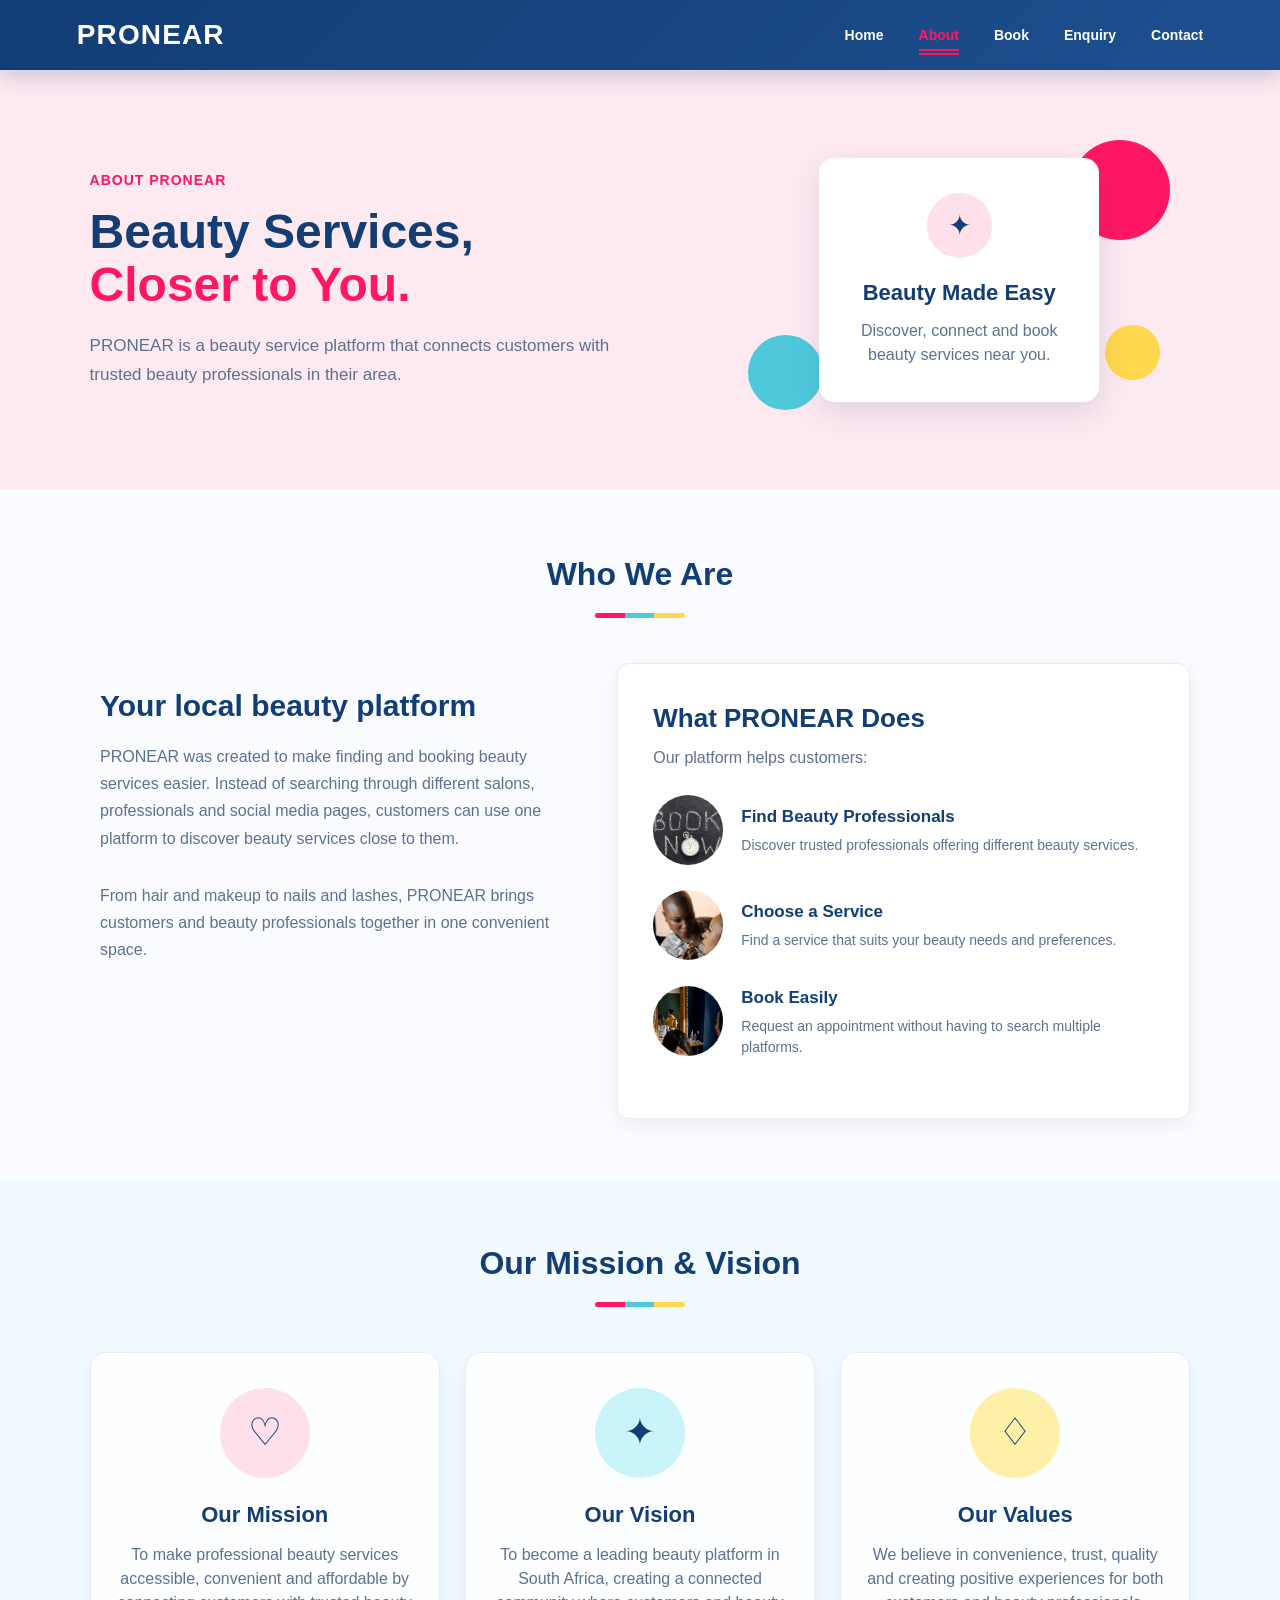
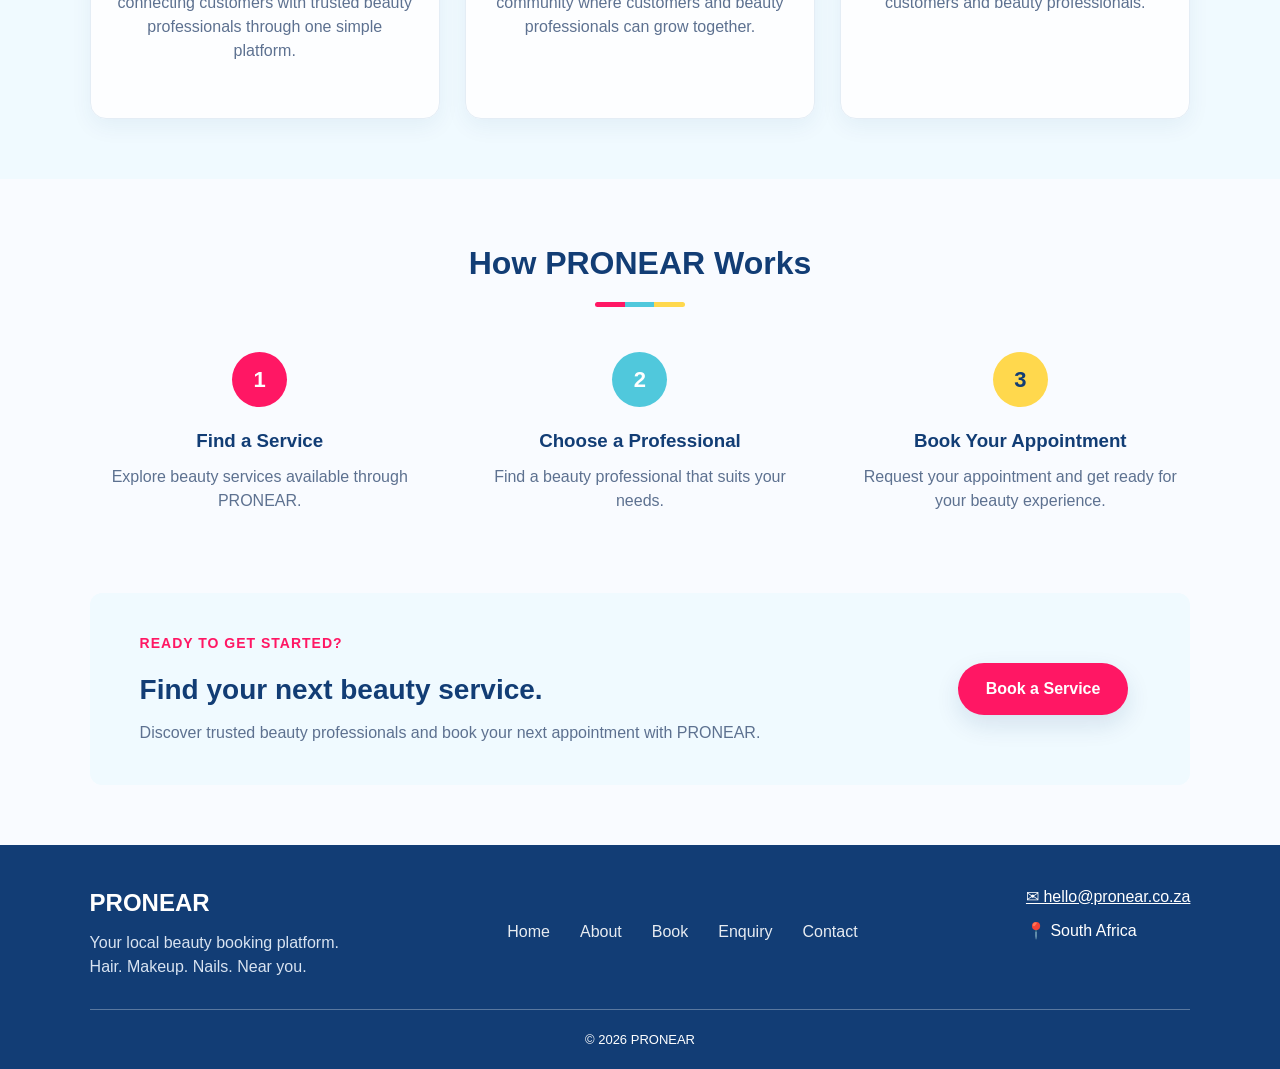
==== commit e148fa7b: "validating error messages and improving user experience" ====
--- a/about.html
+++ b/about.html
@@ -492,7 +492,7 @@
             <div class="footer-contact">
 
                 <p>
-                    ✉ hello@pronear.co.za
+                    <a href="mailto:hello@pronear.co.za?subject=PRONEAR%20Enquiry">✉ hello@pronear.co.za</a>
                 </p>
 
                 <p>
--- a/css/style.css
+++ b/css/style.css
@@ -253,8 +253,8 @@
 /* ================= HERO IMAGE ================= */
 
 .hero-image {
-    width: 42%;
-    height: 320px;
+    width: 48%;
+    height: 420px;
 
     display: flex;
     align-items: center;
@@ -262,10 +262,34 @@
 }
 
 .hero-image img {
-    max-width: 100%;
-    max-height: 320px;
-
-    object-fit: contain;
+    width: 100%;
+    height: 100%;
+    object-fit: cover;
+    border-radius: 20px;
+    box-shadow: 0 18px 36px rgba(18, 61, 117, 0.12);
+}
+
+.service-icon {
+    width: 90px;
+    height: 90px;
+
+    border-radius: 50%;
+
+    margin: 0 auto 20px;
+
+    display: flex;
+    align-items: center;
+    justify-content: center;
+
+    overflow: hidden;
+    font-size: 38px;
+}
+
+.service-icon img {
+    width: 100%;
+    height: 100%;
+    object-fit: cover;
+    display: block;
 }
 
 
